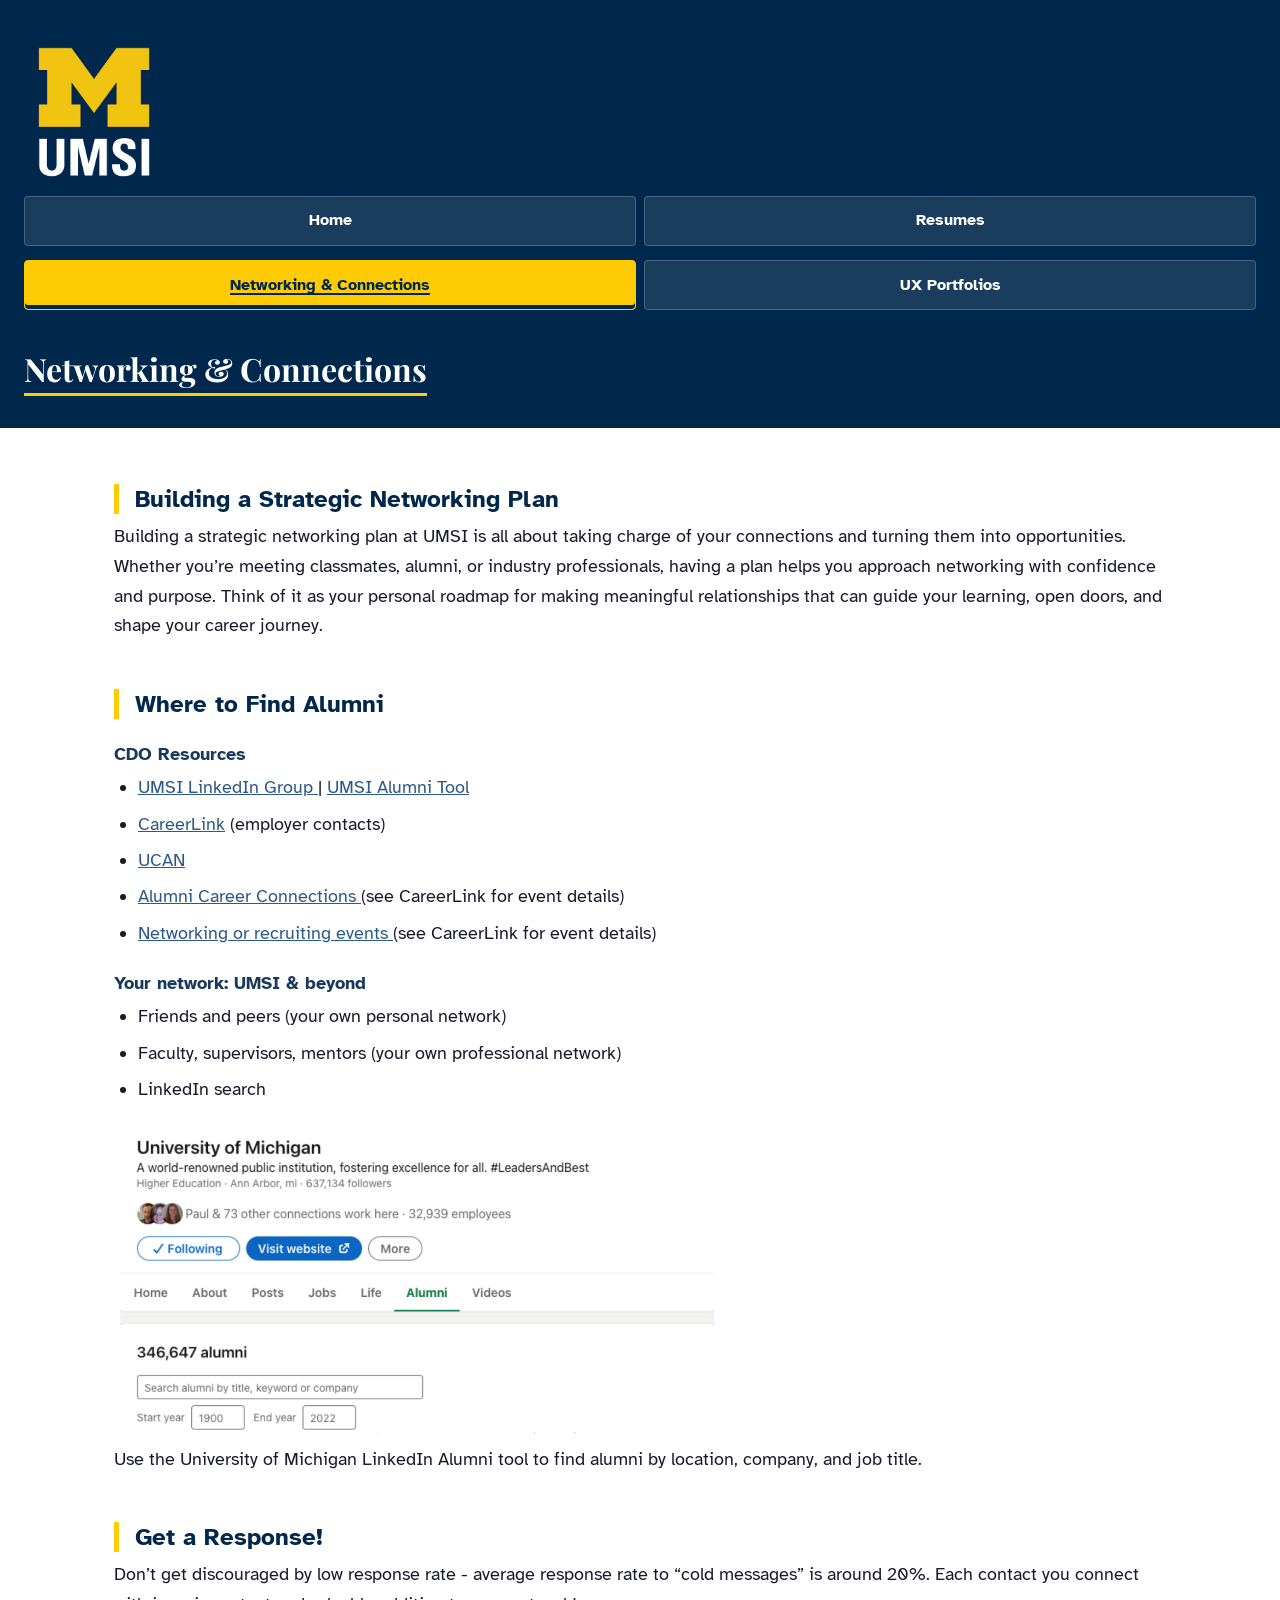
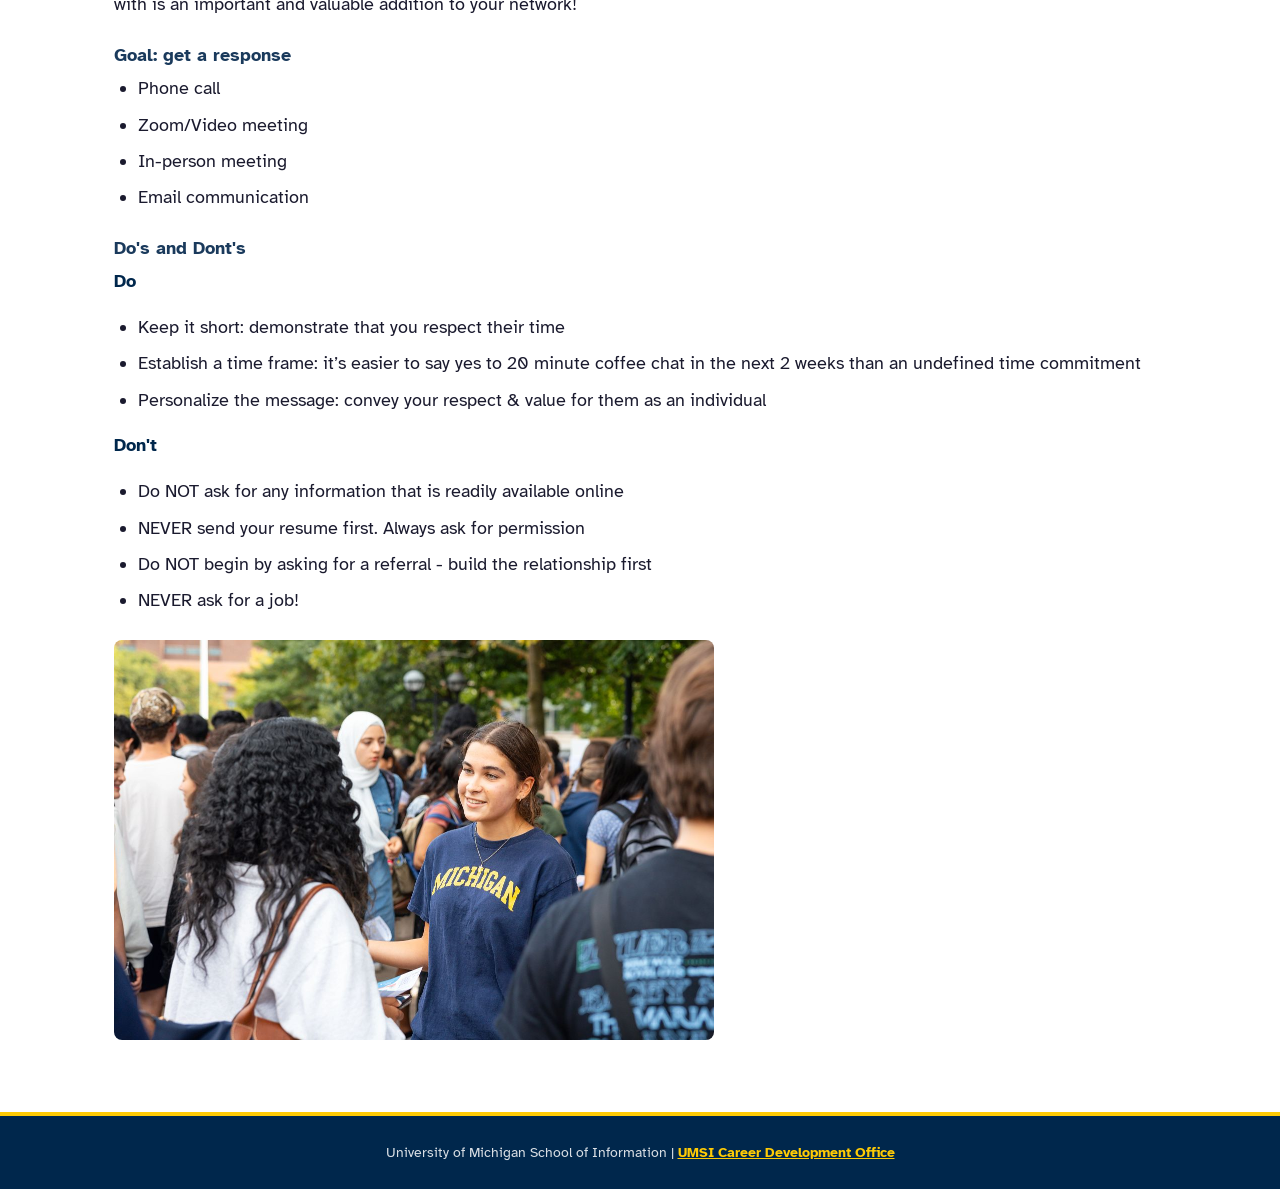
==== networking.html @ 7868d4d5 "Initial local commit to preserve files" ====
<!DOCTYPE html>
<html lang="en">
<head>
    <meta charset="UTF-8">
    <meta name="viewport" content="width=device-width, initial-scale=1.0">
    <title>Networking & Connections</title>
    <link rel="stylesheet" href="css/html5reset.css">
    <link rel="stylesheet" href="css/style.css">
</head>
<body>

    <header>
  <a href = "#main-content">Skip to Main Content</a>
        <img src="images/UMSI_signature_vertical_informal_solidblue.jpg" alt="UMSI Logo">
        <nav>
            <ul>
                <li><a href = "index.html">Home</a></li>
                <li><a href = "resume.html">Resumes</a></li>
                <li><a href="networking.html" class="active" aria-current="page">Networking &amp; Connections</a></li>
                <li><a href = "portfolios.html">UX Portfolios</a></li>
            </ul>
        </nav>
        <h1>Networking & Connections</h1>

    </header>
<main id="main-content">
    <section>
        <h2>Building a Strategic Networking Plan</h2>
        <p>Building a strategic networking plan at UMSI is all about taking charge of your connections and turning them into opportunities. Whether you’re meeting classmates, alumni, or industry professionals, having a plan helps you approach networking with confidence and purpose. Think of it as your personal roadmap for making meaningful relationships that can guide your learning, open doors, and shape your career journey.</p>
    </section>
  
  <section>
    <h2>Where to Find Alumni</h2>
    <h3>CDO Resources</h3>
    <ul>
        <li><a href="https://www.linkedin.com/groups/2649/">UMSI LinkedIn Group </a> | <a href = "https://www.linkedin.com/school/university-of-michigan---school-of-information/people/">UMSI Alumni Tool</a></li>   
        <li><a href="https://si-umich.12twenty.com/Companies#/Contacts">CareerLink</a> (employer contacts)</li>
        <li><a href = "https://umich.peoplegrove.com/v2?hubIdentifier=ucanUCAN">UCAN</a></li>
        <li><a href ="https://si-umich.12twenty.com/dashboard/"> Alumni Career Connections </a> (see CareerLink for event details)</li>
        <li><a href ="https://si-umich.12twenty.com/dashboard/"> Networking or recruiting events </a> (see CareerLink for event details)</li>
    </ul>

    <h3>Your network: UMSI & beyond</h3>
    <ul>
        <li>Friends and peers (your own personal network)</li>   
        <li>Faculty, supervisors, mentors (your own professional network)</li>
        <li>LinkedIn search</li>
    </ul>

    <img src="images/UMICH_LinkedIn_Alumni.jpg" alt="The University of Michigan LinkedIn Alumni tool showing alumni by location, company, and job title.">
    <p>Use the University of Michigan LinkedIn Alumni tool to find alumni by location, company, and job title.</p>


  </section>
  
  <section>
    <h2>Get a Response!</h2>
    <p>Don’t get discouraged by low response rate - average response rate to “cold messages” is around 20%. Each contact you connect with is an important and valuable addition to your network!</p>
    <h3>Goal: get a response</h3>
    <ul>
        <li>Phone call </li>   
        <li>Zoom/Video meeting</li>
        <li>In-person meeting</li>
        <li>Email communication</li>
    </ul>

    <h3>Do's and Dont's</h3>
    <p><strong>Do</strong></p>
    <ul>
        <li>Keep it short: demonstrate that you respect their time</li>   
        <li>Establish a time frame: it’s easier to say yes to 20 minute coffee chat in the next 2 weeks than an undefined time commitment</li>
        <li>Personalize the message: convey your respect & value for them as an individual</li>
    </ul>

    <p><strong>Don't</strong></p>
    <ul>
        <li>Do NOT ask for any information that is readily available online</li>   
        <li>NEVER send your resume first.  Always ask for permission</li>
        <li>Do NOT begin by asking for a referral - build the relationship first</li>
        <li>NEVER ask for a job!</li>
    </ul>

    <img src="images/MCOMMONS-Festifall2025-09.jpg" alt="Students networking at Festifall 2025.">
  </section>

    
        <div></div>
        <div></div>
        <div></div>
        <div></div>
    </main>
    <footer>
        <p>University of Michigan School of Information | <a href="https://umich.instructure.com/courses/137916">UMSI Career Development Office </a></p>
        </footer>
    
</body>

</html>
---- css/style.css ----
@import url('https://fonts.googleapis.com/css2?family=Atkinson+Hyperlegible:ital,wght@0,400;0,700;1,400&family=Playfair+Display:wght@700&display=swap');

/*
   SKIP TO MAIN CONTENT
 */
header > a:first-child {
  position: absolute;
  top: -999px;
  left: 0;
  z-index: 9999;
  background: #FFCB05;
  color: #00274C;
  font-weight: 700;
  font-size: 1rem;
  padding: 0.75rem 1.5rem;
  text-decoration: none;
  border-radius: 0 0 8px 0;
}

header > a:first-child:focus {
  top: 0;
  outline: 3px solid #00274C;
  outline-offset: 2px;
}


/*
   BASE STYLES
 */
* {
  box-sizing: border-box;
}

html {
  scroll-behavior: smooth;
}

body {
  font-family: 'Atkinson Hyperlegible', sans-serif;
  font-size: 1.1rem;
  line-height: 1.7;
  color: #1a1a2e;
  background-color: #ffffff;
  min-height: 100vh;
  display: flex;
  flex-direction: column;
}

img {
  max-width: 100%;
  height: auto;
  display: block;
  border-radius: 8px;
}

a {
  color: #2d5987;
  text-decoration: underline;
}

a:hover {
  color: #00274C;
}

a:focus {
  outline: 3px solid #FFCB05;
  outline-offset: 3px;
  border-radius: 4px;
}


/*
   TYPOGRAPHY
 */
h1 {
  font-family: 'Playfair Display', serif;
  font-size: 2rem;
  line-height: 1.25;
  color: #ffffff;
  margin-top: 1rem;
}

h2 {
  font-size: 1.5rem;
  line-height: 1.25;
  color: #00274C;
  margin-top: 2rem;
  margin-bottom: 0.5rem;
  border-left: 5px solid #FFCB05;
  padding-left: 1rem;
}

h3 {
  font-size: 1.1rem;
  line-height: 1.25;
  color: #1a3a5c;
  margin-top: 1.5rem;
  margin-bottom: 0.5rem;
}

p {
  margin-bottom: 1rem;
}

ul, ol {
  padding-left: 1.5rem;
  margin-bottom: 1rem;
}

li {
  margin-bottom: 0.4rem;
}

strong {
  color: #00274C;
}


/*
   HEADER
 */
header {
  background: #00274C;
  color: #ffffff;
  padding: 1.5rem 1.5rem 2rem;
}

header img {
  width: 140px;
  margin: 1rem 0;
  border-radius: 0;
}

header h1 {
  border-bottom: 3px solid #FFCB05;
  display: inline-block;
  padding-bottom: 0.25rem;
}


/*
   NAVIGATION
 */
nav {
  margin: 1rem 0;
}

nav ul {
  list-style: none;
  padding: 0;
  margin: 0;
  display: grid;
  grid-template-columns: 1fr 1fr;
  gap: 0.5rem;
}

nav ul li {
  position: relative;
}

nav ul li a {
  display: block;
  background: rgba(255, 255, 255, 0.1);
  color: #ffffff;
  text-decoration: none;
  font-weight: 700;
  font-size: 1rem;
  padding: 0.65rem 0.75rem;
  border-radius: 4px;
  border: 1px solid rgba(255, 255, 255, 0.2);
  text-align: center;
}

nav ul li a:hover,
nav ul li a:focus {
  background: #FFCB05;
  color: #00274C;
  border-color: #FFCB05;
  outline: none;
}

/* ACTIVE PAGE */
nav ul li a.active,
nav ul li a[aria-current="page"] {
  background: #FFCB05;
  color: #00274C;
  border-color: #FFCB05;
  box-shadow: inset 0 -4px 0 #00274C;
  text-decoration: underline;
  text-decoration-thickness: 2px;
  text-underline-offset: 3px;
}


/*
   MAIN CONTENT
 */
main {
  flex: 1;
  padding: 1.5rem;
  max-width: 1100px;
  width: 100%;
  margin: 0 auto;
}

section {
  margin-bottom: 3rem;
}


/*
   GRID LAYOUTS
 */
.start-here-grid,
.resources-grid,
.dos-donts-grid,
.services-grid {
  display: grid;
  grid-template-columns: 1fr 1fr;
  gap: 1.5rem;
  margin-top: 1.5rem;
}

.course-list {
  list-style: none;
  padding: 0;
  display: grid;
  grid-template-columns: 1fr 1fr;
  gap: 0.5rem;
  margin-bottom: 1.5rem;
}

.course-list li {
  background: #00274C;
  color: #ffffff;
  border-radius: 4px;
  padding: 0.5rem 0.75rem;
  font-size: 0.9rem;
  font-weight: 700;
}


/*
   CARD COMPONENT
 */
.card {
  background: #f4f6f8;
  border: 1px solid #dce3ea;
  border-radius: 16px;
  padding: 1.5rem;
  box-shadow: 0 2px 12px rgba(0, 39, 76, 0.10);
}

.card h3 {
  margin-top: 0;
  color: #00274C;
}

.card ul {
  padding-left: 1.25rem;
}

/* Dark blue card variant */
.card-blue {
  background: #00274C;
  color: #ffffff;
  border-color: #00274C;
}

.card-blue h3,
.card-blue p,
.card-blue li {
  color: #ffffff;
}

.card-blue a {
  color: #FFCB05;
}

.card-blue a:hover {
  color: #ffffff;
}

/* Yellow warning card */
.card-yellow {
  background: #fff8e1;
  border-left: 5px solid #e6b800;
}


/*
   FEATURE LIST — index.html 
 */
.feature-list {
  list-style: none;
  padding: 0;
}

.feature-list li {
  display: grid;
  grid-template-columns: auto 1fr;
  gap: 0.75rem;
  align-items: start;
  padding: 0.75rem 0;
  border-bottom: 1px solid #dce3ea;
}

.feature-list li::before {
  content: '✦';
  color: #e6b800;
  font-size: 1.1rem;
  margin-top: 0.15rem;
}

.feature-list li:last-child {
  border-bottom: none;
}


/*
   STEPS LIST — resume.html
 */
.steps-list {
  padding-left: 1.5rem;
  margin-bottom: 1rem;
}

.steps-list li {
  margin-bottom: 0.75rem;
  background: #f4f6f8;
  border-radius: 8px;
  padding: 1rem;
  border: 1px solid #dce3ea;
}


/*
   FAQ LIST — resume.html
 */
.faq-list {
  list-style: none;
  padding: 0;
}

.faq-list li {
  background: #f4f6f8;
  border-radius: 8px;
  padding: 1rem 1.5rem;
  margin-bottom: 1rem;
  border-left: 4px solid #2d5987;
}


/*
   BUTTON
 */
.btn {
  display: inline-block;
  background: #FFCB05;
  color: #00274C;
  font-weight: 700;
  font-size: 1rem;
  padding: 0.65rem 1.4rem;
  border-radius: 8px;
  text-decoration: none;
  border: 2px solid #FFCB05;
  margin-top: 0.5rem;
}

.btn:hover,
.btn:focus {
  background: #00274C;
  color: #FFCB05;
  border-color: #FFCB05;
  text-decoration: none;
}


/*
   IMAGES IN MAIN
 */
main img {
  margin: 1.5rem 0 0.5rem;
  width: 100%;
  max-width: 600px;
}


/*
   FOOTER
 */
footer {
  background: #00274C;
  color: rgba(255, 255, 255, 0.85);
  text-align: center;
  padding: 1.5rem 1rem;
  font-size: 0.9rem;
  border-top: 4px solid #FFCB05;
  margin-top: auto;
}

footer a {
  color: #FFCB05;
  font-weight: 700;
}

footer a:hover {
  color: #ffffff;
}

footer p {
  margin: 0;
}


/*
   REDUCED MOTION ACCESSIBILITY
 */
@media (prefers-reduced-motion: reduce) {
  *, *::before, *::after {
    animation-duration: 0.01ms !important;
    transition-duration: 0.01ms !important;
    scroll-behavior: auto !important;
  }
}
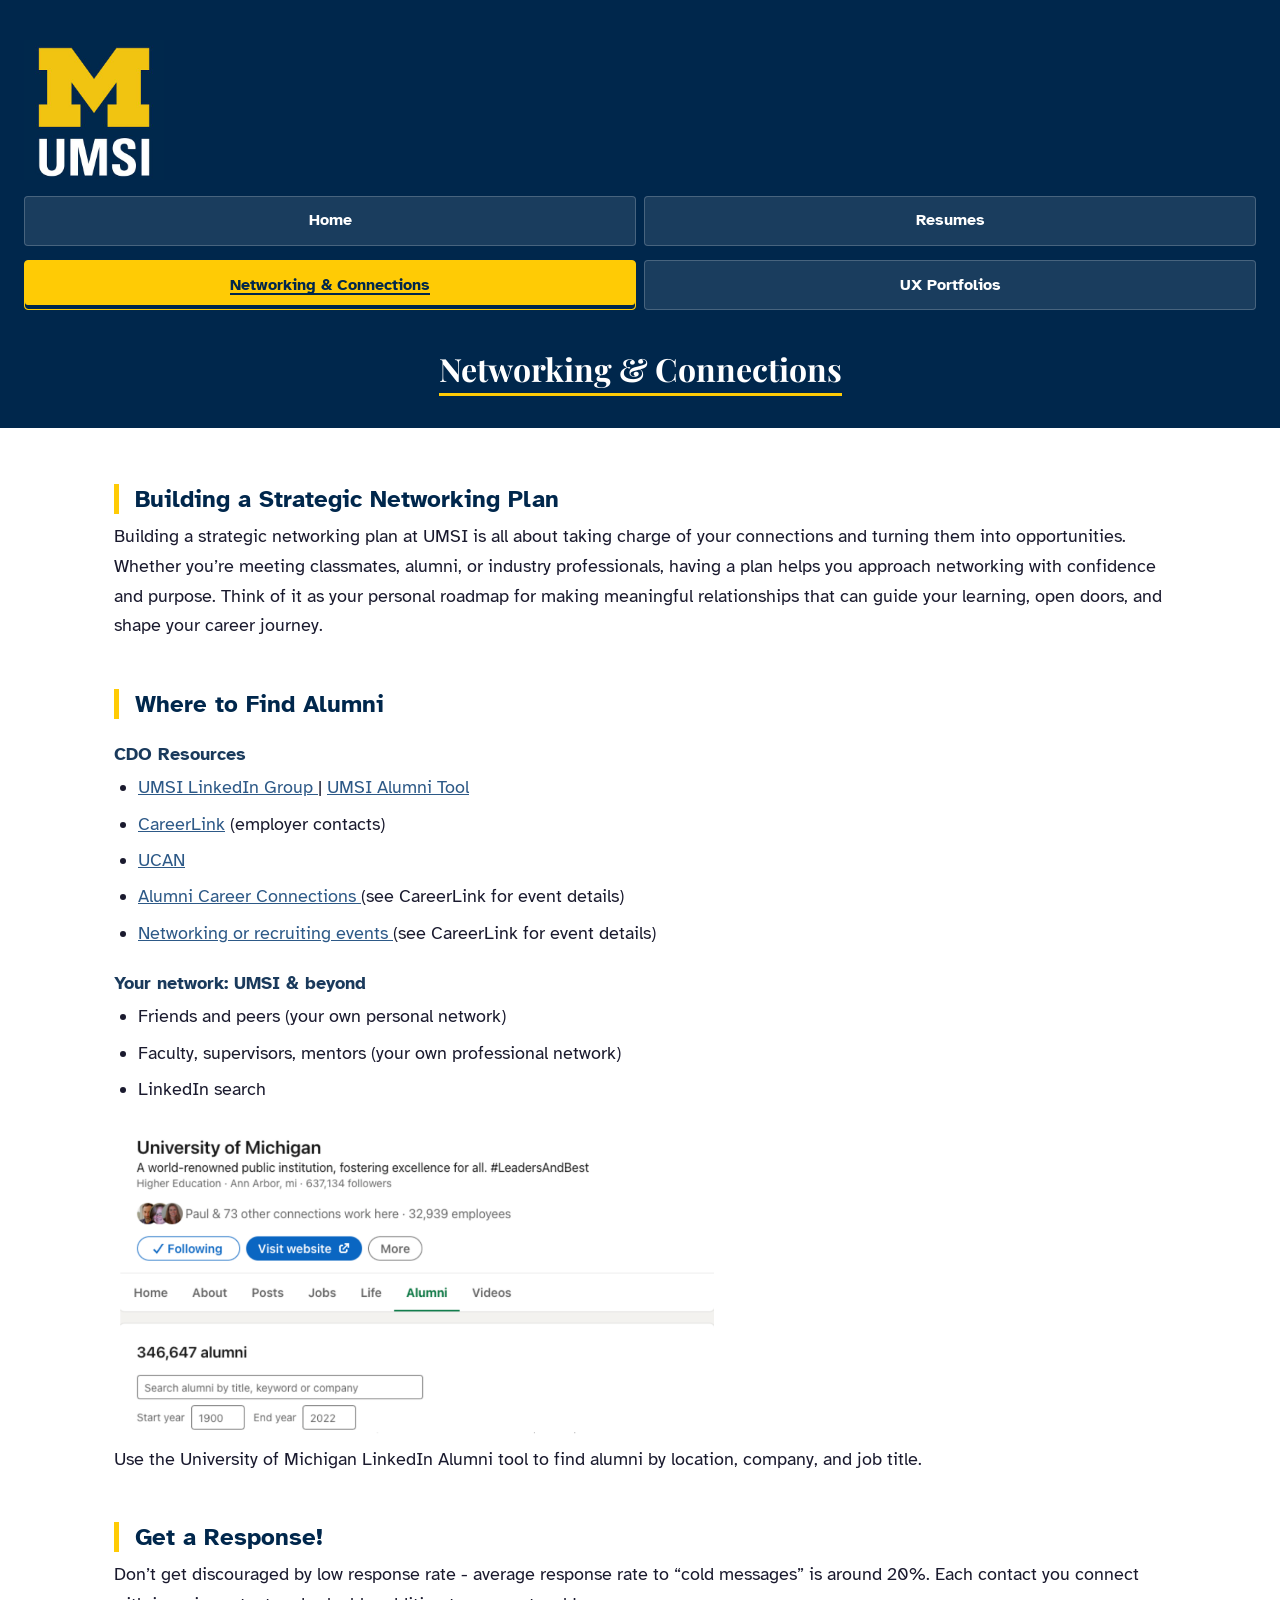
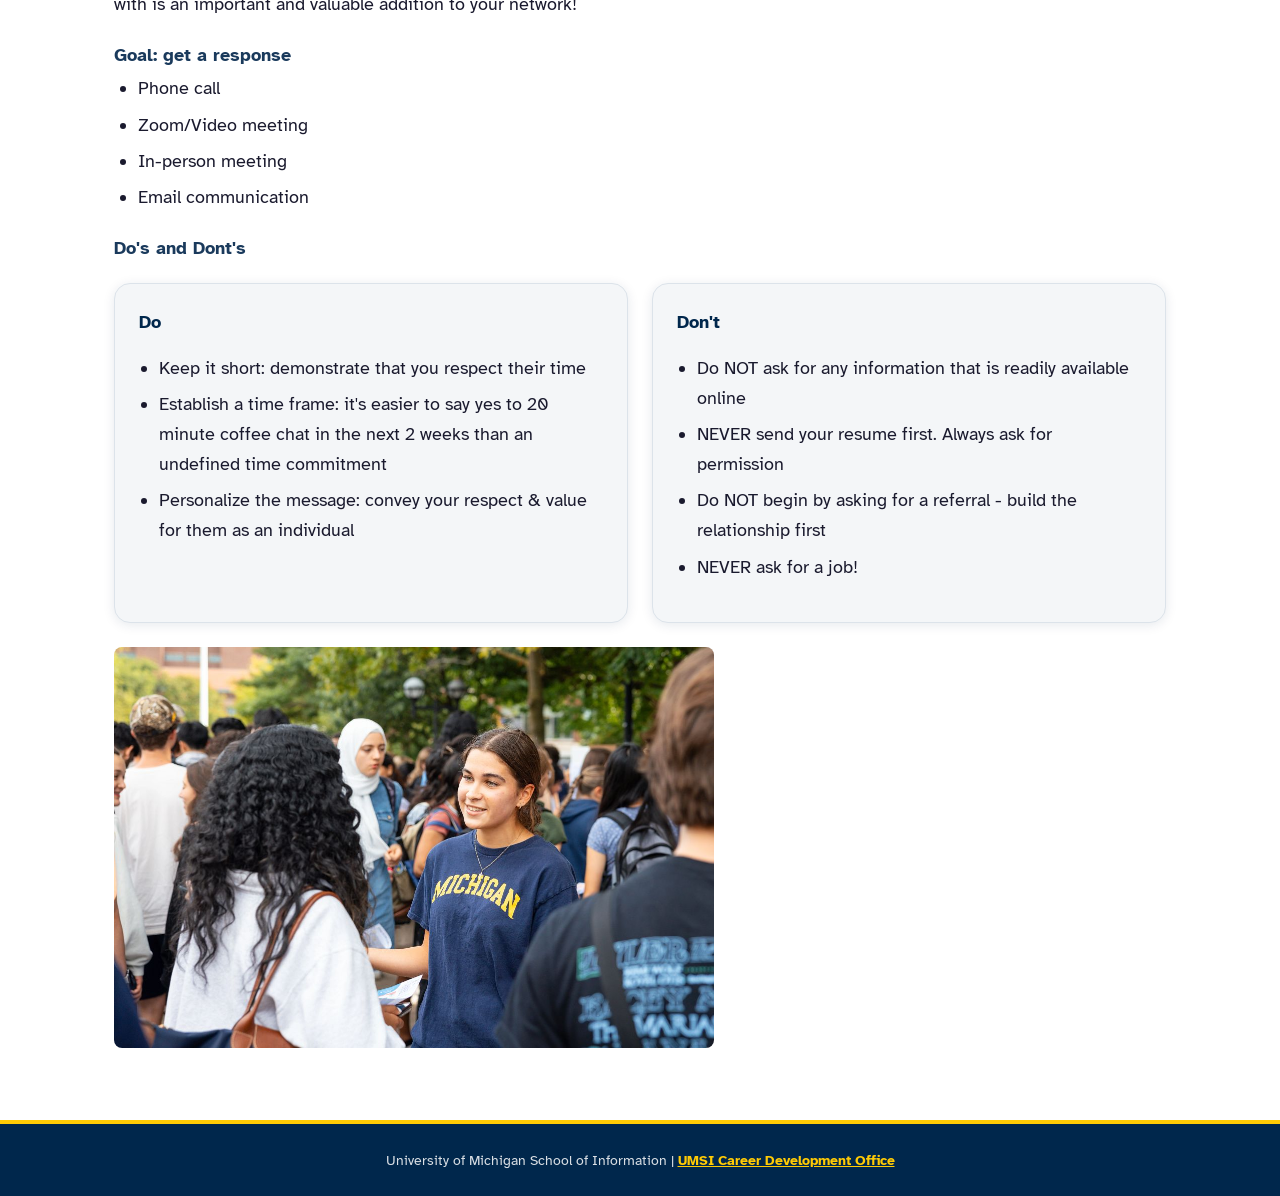
==== commit 7b7fe6b3: "Additional styling" ====
--- a/networking.html
+++ b/networking.html
@@ -20,7 +20,7 @@
                 <li><a href = "portfolios.html">UX Portfolios</a></li>
             </ul>
         </nav>
-        <h1>Networking & Connections</h1>
+        <h1>Networking &amp; Connections</h1>
 
     </header>
 <main id="main-content">
@@ -40,7 +40,7 @@
         <li><a href ="https://si-umich.12twenty.com/dashboard/"> Networking or recruiting events </a> (see CareerLink for event details)</li>
     </ul>
 
-    <h3>Your network: UMSI & beyond</h3>
+    <h3>Your network: UMSI &amp; beyond</h3>
     <ul>
         <li>Friends and peers (your own personal network)</li>   
         <li>Faculty, supervisors, mentors (your own professional network)</li>
@@ -65,29 +65,29 @@
     </ul>
 
     <h3>Do's and Dont's</h3>
-    <p><strong>Do</strong></p>
-    <ul>
-        <li>Keep it short: demonstrate that you respect their time</li>   
-        <li>Establish a time frame: it’s easier to say yes to 20 minute coffee chat in the next 2 weeks than an undefined time commitment</li>
-        <li>Personalize the message: convey your respect & value for them as an individual</li>
-    </ul>
-
-    <p><strong>Don't</strong></p>
-    <ul>
-        <li>Do NOT ask for any information that is readily available online</li>   
-        <li>NEVER send your resume first.  Always ask for permission</li>
-        <li>Do NOT begin by asking for a referral - build the relationship first</li>
-        <li>NEVER ask for a job!</li>
-    </ul>
+    <div class="dos-donts-grid">
+        <div class="card">
+            <p><strong>Do</strong></p>
+            <ul>
+                <li>Keep it short: demonstrate that you respect their time</li>
+                <li>Establish a time frame: it's easier to say yes to 20 minute coffee chat in the next 2 weeks than an undefined time commitment</li>
+                <li>Personalize the message: convey your respect &amp; value for them as an individual</li>
+            </ul>
+        </div>
+        <div class="card">
+            <p><strong>Don't</strong></p>
+            <ul>
+                <li>Do NOT ask for any information that is readily available online</li>
+                <li>NEVER send your resume first. Always ask for permission</li>
+                <li>Do NOT begin by asking for a referral - build the relationship first</li>
+                <li>NEVER ask for a job!</li>
+            </ul>
+        </div>
+    </div>
 
     <img src="images/MCOMMONS-Festifall2025-09.jpg" alt="Students networking at Festifall 2025.">
   </section>
-
-    
-        <div></div>
-        <div></div>
-        <div></div>
-        <div></div>
+  
     </main>
     <footer>
         <p>University of Michigan School of Information | <a href="https://umich.instructure.com/courses/137916">UMSI Career Development Office </a></p>
--- a/css/style.css
+++ b/css/style.css
@@ -123,6 +123,7 @@
   background: #00274C;
   color: #ffffff;
   padding: 1.5rem 1.5rem 2rem;
+  text-align: center;
 }
 
 header img {
@@ -190,7 +191,6 @@
   text-decoration-thickness: 2px;
   text-underline-offset: 3px;
 }
-
 
 /*
    MAIN CONTENT
@@ -239,7 +239,6 @@
   font-weight: 700;
 }
 
-
 /*
    CARD COMPONENT
  */
@@ -281,59 +280,6 @@
   color: #ffffff;
 }
 
-/* Yellow warning card */
-.card-yellow {
-  background: #fff8e1;
-  border-left: 5px solid #e6b800;
-}
-
-
-/*
-   FEATURE LIST — index.html 
- */
-.feature-list {
-  list-style: none;
-  padding: 0;
-}
-
-.feature-list li {
-  display: grid;
-  grid-template-columns: auto 1fr;
-  gap: 0.75rem;
-  align-items: start;
-  padding: 0.75rem 0;
-  border-bottom: 1px solid #dce3ea;
-}
-
-.feature-list li::before {
-  content: '✦';
-  color: #e6b800;
-  font-size: 1.1rem;
-  margin-top: 0.15rem;
-}
-
-.feature-list li:last-child {
-  border-bottom: none;
-}
-
-
-/*
-   STEPS LIST — resume.html
- */
-.steps-list {
-  padding-left: 1.5rem;
-  margin-bottom: 1rem;
-}
-
-.steps-list li {
-  margin-bottom: 0.75rem;
-  background: #f4f6f8;
-  border-radius: 8px;
-  padding: 1rem;
-  border: 1px solid #dce3ea;
-}
-
-
 /*
    FAQ LIST — resume.html
  */
@@ -350,32 +296,6 @@
   border-left: 4px solid #2d5987;
 }
 
-
-/*
-   BUTTON
- */
-.btn {
-  display: inline-block;
-  background: #FFCB05;
-  color: #00274C;
-  font-weight: 700;
-  font-size: 1rem;
-  padding: 0.65rem 1.4rem;
-  border-radius: 8px;
-  text-decoration: none;
-  border: 2px solid #FFCB05;
-  margin-top: 0.5rem;
-}
-
-.btn:hover,
-.btn:focus {
-  background: #00274C;
-  color: #FFCB05;
-  border-color: #FFCB05;
-  text-decoration: none;
-}
-
-
 /*
    IMAGES IN MAIN
  */
@@ -384,7 +304,6 @@
   width: 100%;
   max-width: 600px;
 }
-
 
 /*
    FOOTER
@@ -412,7 +331,6 @@
   margin: 0;
 }
 
-
 /*
    REDUCED MOTION ACCESSIBILITY
  */
